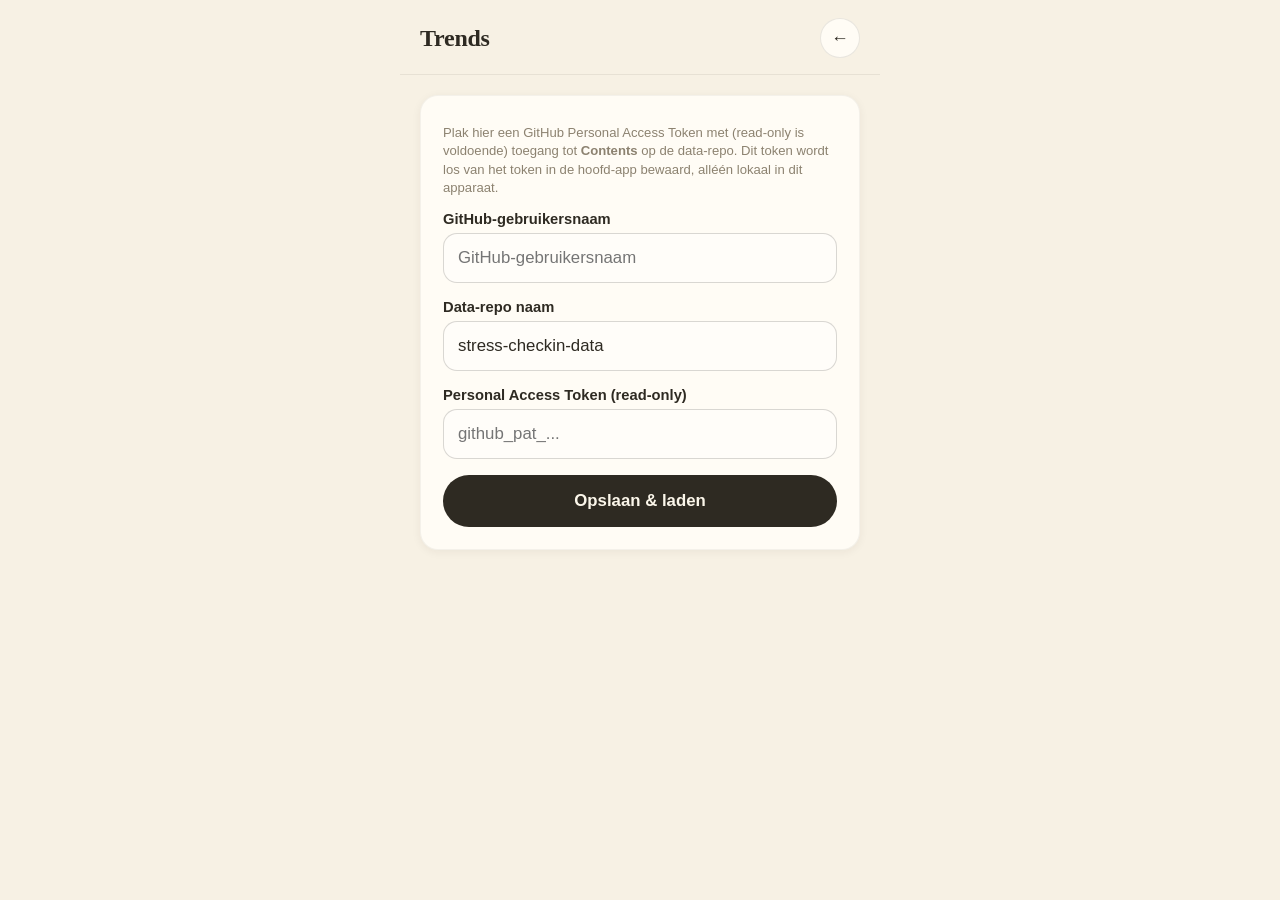
==== trends.html @ f7fe1046 "Voeg trends.html toe: gemiddelden per activiteit/tijdvak en Context-overzicht" ====
<!DOCTYPE html>
<html lang="nl">
<head>
<meta charset="UTF-8">
<meta name="viewport" content="width=device-width, initial-scale=1, viewport-fit=cover, maximum-scale=1">
<title>Trends · Stress Check-in</title>
<meta name="theme-color" content="#f7f1e4">
<link rel="apple-touch-icon" href="icons/apple-touch-icon.png">
<link rel="stylesheet" href="style.css">
</head>
<body>
<div id="app">
  <header class="topbar">
    <div class="topbar-row">
      <h1>Trends</h1>
      <a href="index.html" class="icon-btn" aria-label="Terug naar app" style="text-decoration:none;">←</a>
    </div>
  </header>
  <main id="view"></main>
</div>
<script src="trends.js"></script>
</body>
</html>
---- style.css ----
:root{
  --bg:#f7f1e4;
  --card:#fffcf5;
  --ink:#2e2a22;
  --muted:#8c8270;
  --gold:#d79a3c;
  --gold-dark:#a8721f;
  --navy:#33495c;
  --sage:#7c9a82;
  --open-bg:#fbe6bd;
  --open-text:#8a5a12;
  --future-bg:#ece6d8;
  --done-bg:#dde7dd;
  --done-text:#3f6a4a;
  --skipped-bg:#e8e2d3;
  --skipped-text:#8c8270;
  --danger:#a8503f;
  --radius:18px;
  --serif:"Iowan Old Style","Palatino Linotype",Palatino,Georgia,"Times New Roman",serif;
  --sans:-apple-system,BlinkMacSystemFont,"Segoe UI",Roboto,Helvetica,Arial,sans-serif;
}
*{box-sizing:border-box;}
html,body{margin:0;padding:0;}
button{
  color:inherit;
  font-family:inherit;
  -webkit-appearance:none;
  appearance:none;
  -webkit-tap-highlight-color:transparent;
}
input[type=text],textarea{
  -webkit-appearance:none;
  appearance:none;
}
body{
  background:var(--bg);
  color:var(--ink);
  font-family:var(--sans);
  min-height:100vh;
  -webkit-tap-highlight-color:transparent;
}
#app{
  max-width:480px;
  margin:0 auto;
  min-height:100vh;
  display:flex;
  flex-direction:column;
  padding-bottom:env(safe-area-inset-bottom);
}
.topbar{
  display:flex;
  flex-direction:column;
  gap:10px;
  padding:calc(env(safe-area-inset-top) + 18px) 20px 16px;
  background:var(--bg);
  color:var(--ink);
  position:sticky;
  top:0;
  z-index:10;
  border-bottom:1px solid rgba(46,42,34,0.08);
}
.topbar-row{
  display:flex;
  align-items:center;
  justify-content:space-between;
}
.topbar-row-sub{justify-content:flex-start;}
.topbar h1{
  font-family:var(--serif);
  font-size:1.5rem;
  margin:0;
  font-weight:600;
  letter-spacing:-0.01em;
  color:var(--ink);
}
.icon-btn{
  background:var(--card);
  border:1px solid rgba(46,42,34,0.1);
  border-radius:50%;
  width:40px;
  height:40px;
  min-width:40px;
  display:flex;
  align-items:center;
  justify-content:center;
  font-size:1.1rem;
  color:var(--ink);
  cursor:pointer;
  flex-shrink:0;
}
.icon-btn:active{background:var(--open-bg);}
.sync-badge{
  font-size:0.74rem;
  font-weight:600;
  background:var(--done-bg);
  color:var(--done-text);
  border-radius:20px;
  padding:6px 13px;
  white-space:nowrap;
  letter-spacing:0.01em;
}
.sync-badge.error{background:#f3ded8;color:var(--danger);}
.sync-badge.pending{background:var(--open-bg);color:var(--open-text);}
main{flex:1;padding:20px;}

.card{
  background:var(--card);
  border-radius:var(--radius);
  padding:22px;
  margin-bottom:16px;
  box-shadow:0 2px 10px rgba(46,42,34,0.06);
  border:1px solid rgba(46,42,34,0.05);
}

.date-title{
  font-family:var(--serif);
  font-size:1.7rem;
  color:var(--ink);
  margin:4px 0 18px;
  font-weight:600;
}

.slot-list{display:flex;flex-direction:column;gap:10px;}
.slot-row{
  display:flex;
  align-items:center;
  justify-content:space-between;
  width:100%;
  text-align:left;
  background:var(--card);
  border:2px solid rgba(46,42,34,0.07);
  border-radius:14px;
  padding:16px 18px;
  font-size:1.05rem;
  cursor:pointer;
  color:var(--ink);
}
.slot-row.next{border-color:var(--gold);background:#fffaf0;}
.slot-time{font-weight:600;font-size:1.1rem;font-family:var(--serif);color:var(--ink);}
.slot-status{
  font-size:0.82rem;
  padding:6px 13px;
  border-radius:20px;
  font-weight:600;
}
.status-open{background:var(--open-bg);color:var(--open-text);}
.status-future{background:var(--future-bg);color:var(--muted);}
.status-done{background:var(--done-bg);color:var(--done-text);}
.status-skipped{background:var(--skipped-bg);color:var(--skipped-text);}

.btn{
  display:block;
  width:100%;
  padding:16px;
  border:none;
  border-radius:50px;
  font-size:1.05rem;
  font-weight:600;
  cursor:pointer;
  margin-top:12px;
  font-family:var(--sans);
}
.btn-primary{background:var(--ink);color:#fbf6ea;}
.btn-primary:active{background:#46402f;}
.btn-secondary{background:var(--card);color:var(--ink);border:1px solid rgba(46,42,34,0.15);}
.btn-danger-outline{background:transparent;color:var(--danger);border:2px solid var(--danger);}

.question-card{display:flex;flex-direction:column;gap:18px;}
.link-back{
  align-self:flex-start;
  background:none;
  border:none;
  color:var(--muted);
  padding:0;
  font-size:0.88rem;
  font-weight:600;
  cursor:pointer;
}
.question-text{
  font-family:var(--serif);
  font-size:1.55rem;
  font-weight:600;
  line-height:1.35;
  margin:0;
  color:var(--ink);
}
.progress{font-size:0.85rem;color:var(--muted);letter-spacing:0.01em;}

textarea, input[type=text], select{
  width:100%;
  font-size:1.05rem;
  padding:14px;
  border-radius:14px;
  border:1px solid rgba(46,42,34,0.18);
  background:#fffdf9;
  font-family:inherit;
  resize:none;
  color:var(--ink);
}
select{
  -webkit-appearance:none;
  appearance:none;
  background-image:url("data:image/svg+xml;utf8,<svg xmlns='http://www.w3.org/2000/svg' width='14' height='9' viewBox='0 0 14 9'><path d='M1 1l6 6 6-6' fill='none' stroke='%238c8270' stroke-width='1.6' stroke-linecap='round' stroke-linejoin='round'/></svg>");
  background-repeat:no-repeat;
  background-position:right 16px center;
  padding-right:40px;
}

.slider-wrap{display:flex;flex-direction:column;gap:10px;}
.slider-value{
  font-family:var(--serif);
  font-size:2.6rem;
  font-weight:600;
  color:var(--gold-dark);
  text-align:center;
}
input[type=range]{
  width:100%;
  height:44px;
  accent-color:var(--gold);
}
.scale-labels{display:flex;justify-content:space-between;color:var(--muted);font-size:0.8rem;}

.confirm-icon{font-size:3rem;text-align:center;}
.confirm-text{font-family:var(--serif);text-align:center;font-size:1.25rem;color:var(--ink);}

label{font-weight:600;font-size:0.92rem;display:block;margin-bottom:6px;color:var(--ink);}
.field{margin-bottom:16px;}
.help{font-size:0.82rem;color:var(--muted);margin-top:6px;line-height:1.4;}

.summary-block{background:var(--future-bg);border-radius:14px;padding:14px;font-size:0.95rem;}
.summary-block p{margin:4px 0;}

.toast{
  position:fixed;
  bottom:calc(env(safe-area-inset-bottom) + 16px);
  left:50%;
  transform:translateX(-50%);
  background:var(--ink);
  color:#fbf6ea;
  padding:10px 18px;
  border-radius:20px;
  font-size:0.9rem;
  z-index:50;
  max-width:90%;
  text-align:center;
}

.trend-row{margin-bottom:14px;}
.trend-row:last-child{margin-bottom:0;}
.trend-label{font-weight:600;font-size:0.98rem;margin-bottom:6px;color:var(--ink);}
.bar-track{
  width:100%;
  height:10px;
  background:var(--future-bg);
  border-radius:6px;
  overflow:hidden;
  margin-bottom:3px;
}
.bar-fill{height:100%;border-radius:6px;}
.bar-fill.bar-stress{background:var(--gold);}
.bar-fill.bar-fatigue{background:var(--sage);}
.bar-caption{font-size:0.78rem;color:var(--muted);margin-bottom:8px;}
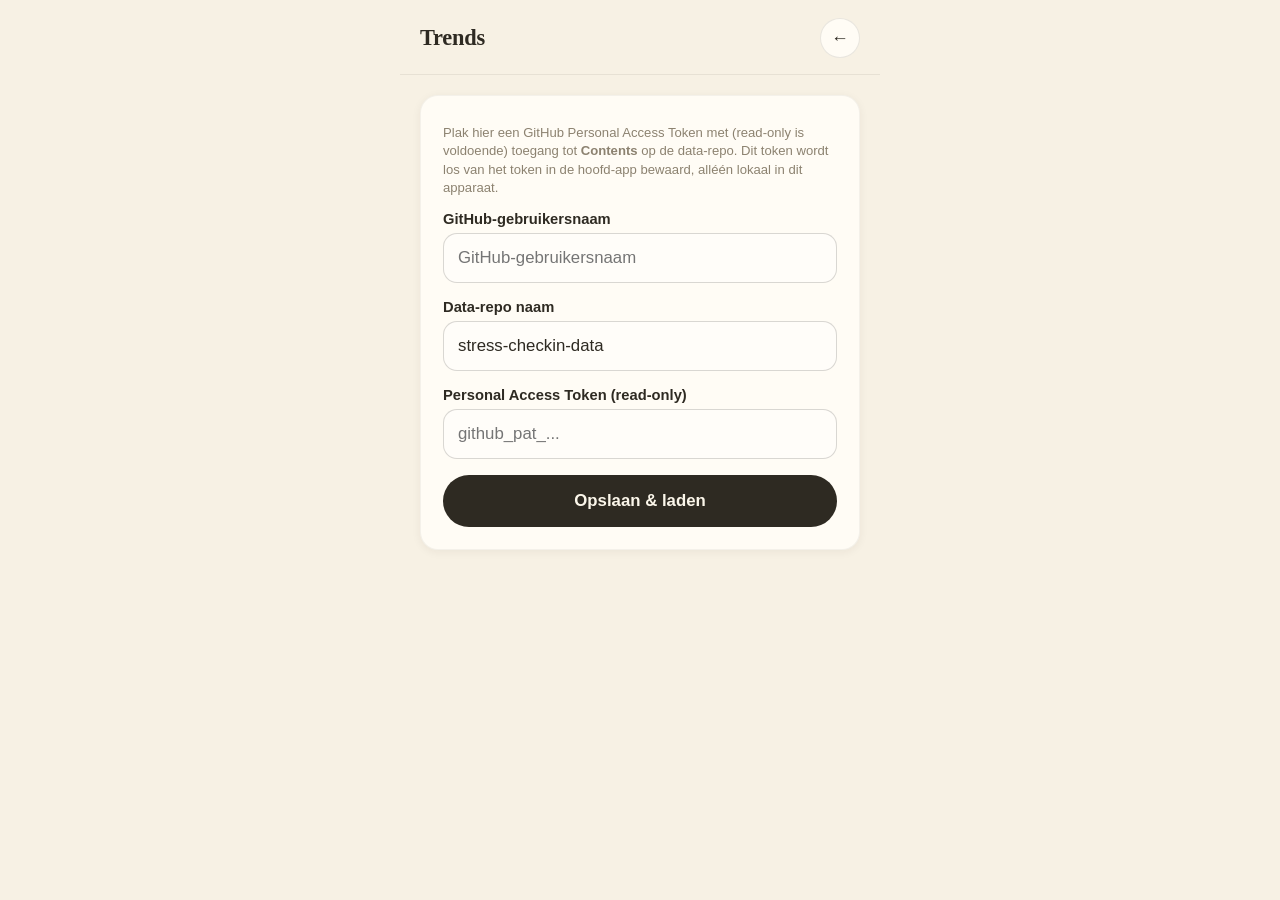
==== commit 2c630a25: "Security-hardening: CSP, password-veld voor token, frame-buster, verwijder innerHTML-sink - Content-" ====
--- a/trends.html
+++ b/trends.html
@@ -5,6 +5,8 @@
 <meta name="viewport" content="width=device-width, initial-scale=1, viewport-fit=cover, maximum-scale=1">
 <title>Trends · Stress Check-in</title>
 <meta name="theme-color" content="#f7f1e4">
+<meta http-equiv="Content-Security-Policy" content="default-src 'self'; script-src 'self'; style-src 'self' 'unsafe-inline'; img-src 'self' data:; connect-src 'self' https://api.github.com; base-uri 'none'; form-action 'none'; object-src 'none'">
+<meta name="referrer" content="no-referrer">
 <link rel="apple-touch-icon" href="icons/apple-touch-icon.png">
 <link rel="stylesheet" href="style.css">
 </head>
--- a/style.css
+++ b/style.css
@@ -28,7 +28,7 @@
   appearance:none;
   -webkit-tap-highlight-color:transparent;
 }
-input[type=text],textarea{
+input[type=text],input[type=password],textarea{
   -webkit-appearance:none;
   appearance:none;
 }
@@ -65,14 +65,42 @@
   justify-content:space-between;
 }
 .topbar-row-sub{justify-content:flex-start;}
+.topbar-row-3col{
+  display:grid;
+  grid-template-columns:1fr auto 1fr;
+  align-items:center;
+}
+.topbar-right{
+  display:flex;
+  align-items:center;
+  justify-content:flex-end;
+  gap:10px;
+}
+.title-btn{
+  background:none;
+  border:none;
+  padding:0;
+  margin:0;
+  cursor:pointer;
+  text-align:center;
+  justify-self:center;
+}
 .topbar h1{
   font-family:var(--serif);
-  font-size:1.5rem;
+  font-size:1.4rem;
   margin:0;
   font-weight:600;
   letter-spacing:-0.01em;
   color:var(--ink);
 }
+.status-dot{
+  width:13px;
+  height:13px;
+  border-radius:50%;
+  background:var(--danger);
+  flex-shrink:0;
+}
+.status-dot.all-done{background:#5e8c63;}
 .icon-btn{
   background:var(--card);
   border:1px solid rgba(46,42,34,0.1);
@@ -114,10 +142,11 @@
 
 .date-title{
   font-family:var(--serif);
-  font-size:1.7rem;
-  color:var(--ink);
+  font-size:1.15rem;
+  color:var(--muted);
   margin:4px 0 18px;
   font-weight:600;
+  text-align:center;
 }
 
 .slot-list{display:flex;flex-direction:column;gap:10px;}
@@ -186,7 +215,7 @@
 }
 .progress{font-size:0.85rem;color:var(--muted);letter-spacing:0.01em;}
 
-textarea, input[type=text], select{
+textarea, input[type=text], input[type=password], select{
   width:100%;
   font-size:1.05rem;
   padding:14px;
@@ -261,3 +290,22 @@
 .bar-fill.bar-stress{background:var(--gold);}
 .bar-fill.bar-fatigue{background:var(--sage);}
 .bar-caption{font-size:0.78rem;color:var(--muted);margin-bottom:8px;}
+
+.gevoel-grid{display:flex;flex-wrap:wrap;gap:10px;}
+.gevoel-btn{
+  padding:10px 16px;
+  border:2px solid rgba(46,42,34,0.12);
+  border-radius:50px;
+  background:var(--card);
+  color:var(--ink);
+  font-size:0.92rem;
+  font-weight:600;
+  cursor:pointer;
+}
+.gevoel-btn.active{
+  background:var(--ink);
+  color:#fbf6ea;
+  border-color:var(--ink);
+}
+.gschema-entry{border-left:3px solid var(--navy);padding-left:12px;margin-bottom:14px;}
+.gschema-entry:last-child{margin-bottom:0;}
